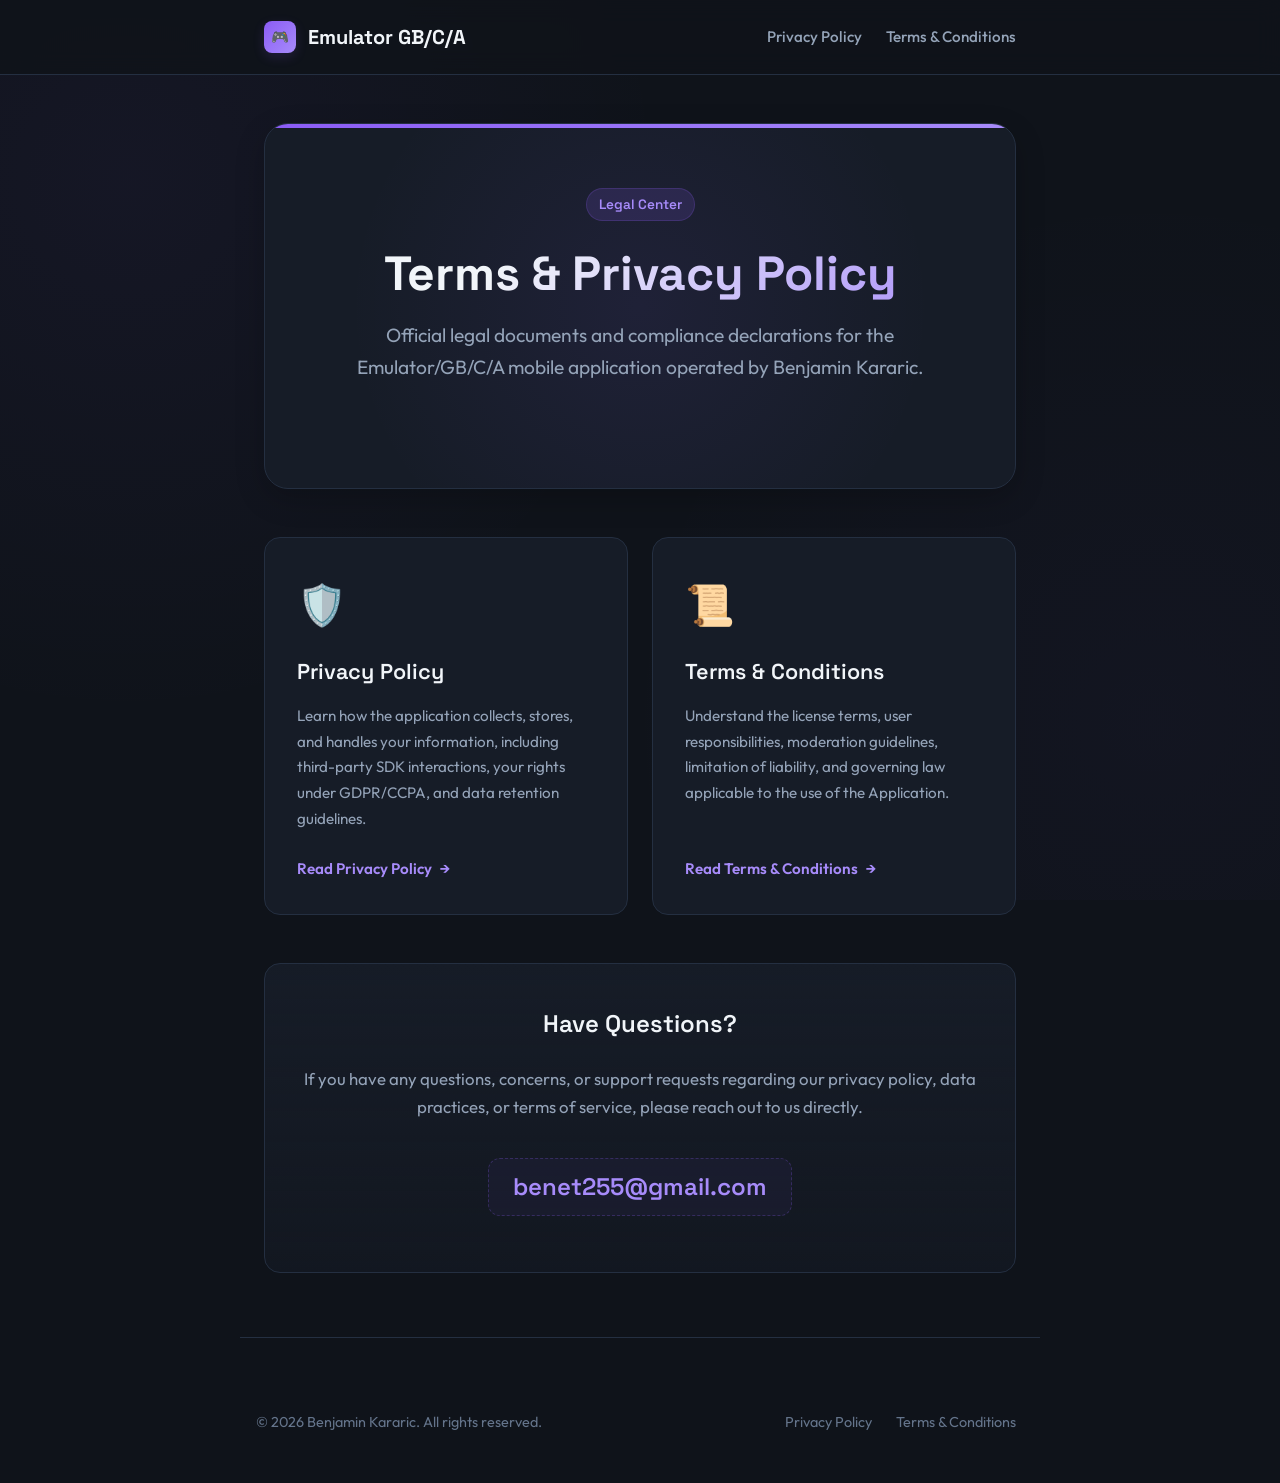
==== index.html @ e6fc2067 "first" ====
<!DOCTYPE html>
<html lang="en">
<head>
  <meta charset="UTF-8">
  <meta name="viewport" content="width=device-width, initial-scale=1.0">
  <title>Emulator GB/C/A - Terms & Policy</title>
  <link rel="stylesheet" href="style.css">
</head>
<body>

  <header>
    <div class="nav-container">
      <a href="index.html" class="logo">
        <span class="logo-icon">🎮</span>
        <span>Emulator GB/C/A</span>
      </a>
      <nav class="nav-links">
        <a href="policy.html">Privacy Policy</a>
        <a href="tos.html">Terms & Conditions</a>
      </nav>
    </div>
  </header>

  <main>
    <section class="hero">
      <span class="badge">Legal Center</span>
      <h1>Terms & Privacy Policy</h1>
      <p>Official legal documents and compliance declarations for the Emulator/GB/C/A mobile application operated by Benjamin Kararic.</p>
    </section>

    <section class="card-grid">
      <a href="policy.html" class="card">
        <span class="card-icon">🛡️</span>
        <h2>Privacy Policy</h2>
        <p>Learn how the application collects, stores, and handles your information, including third-party SDK interactions, your rights under GDPR/CCPA, and data retention guidelines.</p>
        <div class="card-link">
          <span>Read Privacy Policy</span>
          <span>&rarr;</span>
        </div>
      </a>

      <a href="tos.html" class="card">
        <span class="card-icon">📜</span>
        <h2>Terms & Conditions</h2>
        <p>Understand the license terms, user responsibilities, moderation guidelines, limitation of liability, and governing law applicable to the use of the Application.</p>
        <div class="card-link">
          <span>Read Terms & Conditions</span>
          <span>&rarr;</span>
        </div>
      </a>
    </section>

    <section class="contact-section">
      <h2>Have Questions?</h2>
      <p>If you have any questions, concerns, or support requests regarding our privacy policy, data practices, or terms of service, please reach out to us directly.</p>
      <a href="mailto:benet255@gmail.com" class="contact-email">benet255@gmail.com</a>
    </section>
  </main>

  <footer>
    <div class="footer-bottom">
      <p>&copy; 2026 Benjamin Kararic. All rights reserved.</p>
      <div class="footer-links">
        <a href="policy.html">Privacy Policy</a>
        <a href="tos.html">Terms & Conditions</a>
      </div>
    </div>
  </footer>

</body>
</html>
---- style.css ----
/* style.css - Clean, premium aesthetic for Emulator GBA/GBC/GB TOS & Policy */

@import url('https://fonts.googleapis.com/css2?family=Outfit:wght@300;400;500;600;700&family=Space+Grotesk:wght@400;500;600;700&display=swap');

:root {
  --bg-darker: #080b11;
  --bg-dark: #0f131a;
  --bg-card: #161c27;
  --accent: #8b5cf6; /* Vibrant violet/purple */
  --accent-glow: rgba(139, 92, 246, 0.15);
  --accent-light: #a78bfa;
  --text-main: #f1f5f9;
  --text-muted: #94a3b8;
  --text-dark: #64748b;
  --border: #242f41;
  --success: #10b981;
  
  --font-display: 'Space Grotesk', system-ui, -apple-system, sans-serif;
  --font-body: 'Outfit', system-ui, -apple-system, sans-serif;
  --container-width: 800px;
  --transition: all 0.3s cubic-bezier(0.4, 0, 0.2, 1);
}

* {
  box-sizing: border-box;
  margin: 0;
  padding: 0;
}

body {
  background-color: var(--bg-dark);
  color: var(--text-main);
  font-family: var(--font-body);
  line-height: 1.7;
  font-size: 1.05rem;
  padding-bottom: 2rem;
  overflow-x: hidden;
  background-image: 
    radial-gradient(circle at 10% 20%, rgba(139, 92, 246, 0.05) 0%, transparent 40%),
    radial-gradient(circle at 90% 80%, rgba(139, 92, 246, 0.03) 0%, transparent 40%);
  background-attachment: fixed;
}

/* Header & Navigation */
header {
  border-bottom: 1px solid var(--border);
  background: rgba(15, 19, 26, 0.8);
  backdrop-filter: blur(12px);
  position: sticky;
  top: 0;
  z-index: 100;
  transition: var(--transition);
}

.nav-container {
  max-width: var(--container-width);
  margin: 0 auto;
  padding: 1.25rem 1.5rem;
  display: flex;
  justify-content: space-between;
  align-items: center;
}

.logo {
  display: flex;
  align-items: center;
  gap: 0.75rem;
  text-decoration: none;
  font-family: var(--font-display);
  font-weight: 700;
  font-size: 1.25rem;
  color: var(--text-main);
  transition: var(--transition);
}

.logo-icon {
  width: 32px;
  height: 32px;
  background: linear-gradient(135deg, var(--accent), var(--accent-light));
  border-radius: 8px;
  display: flex;
  align-items: center;
  justify-content: center;
  font-weight: 800;
  font-size: 0.9rem;
  color: var(--bg-darker);
  box-shadow: 0 4px 12px var(--accent-glow);
}

.logo:hover {
  opacity: 0.95;
  transform: translateY(-1px);
}

.nav-links {
  display: flex;
  gap: 1.5rem;
}

.nav-links a {
  text-decoration: none;
  color: var(--text-muted);
  font-weight: 500;
  font-size: 0.95rem;
  transition: var(--transition);
  position: relative;
}

.nav-links a::after {
  content: '';
  position: absolute;
  bottom: -4px;
  left: 0;
  width: 0;
  height: 2px;
  background: var(--accent);
  transition: var(--transition);
}

.nav-links a:hover {
  color: var(--text-main);
}

.nav-links a:hover::after,
.nav-links a.active::after {
  width: 100%;
}

.nav-links a.active {
  color: var(--text-main);
}

/* Main Container */
main {
  max-width: var(--container-width);
  margin: 3rem auto;
  padding: 0 1.5rem;
}

/* Typography elements */
h1 {
  font-family: var(--font-display);
  font-size: 2.5rem;
  font-weight: 700;
  line-height: 1.2;
  margin-bottom: 1.5rem;
  background: linear-gradient(135deg, var(--text-main) 30%, var(--accent-light));
  -webkit-background-clip: text;
  -webkit-text-fill-color: transparent;
}

h2 {
  font-family: var(--font-display);
  font-size: 1.5rem;
  font-weight: 600;
  margin-top: 2.5rem;
  margin-bottom: 1rem;
  color: var(--text-main);
  border-bottom: 1px solid var(--border);
  padding-bottom: 0.5rem;
}

h3 {
  font-size: 1.15rem;
  font-weight: 600;
  margin-top: 1.75rem;
  margin-bottom: 0.75rem;
  color: var(--accent-light);
}

p {
  margin-bottom: 1.25rem;
  color: var(--text-muted);
}

strong {
  color: var(--text-main);
  font-weight: 600;
}

ul, ol {
  margin-bottom: 1.5rem;
  padding-left: 1.5rem;
  color: var(--text-muted);
}

li {
  margin-bottom: 0.5rem;
}

a {
  color: var(--accent-light);
  text-decoration: none;
  transition: var(--transition);
}

a:hover {
  color: var(--accent);
  text-decoration: underline;
}

.meta-date {
  font-size: 0.9rem;
  color: var(--text-dark);
  margin-top: -1rem;
  margin-bottom: 2rem;
  display: block;
}

/* Hero Section (Home page) */
.hero {
  text-align: center;
  padding: 4rem 1.5rem;
  background: radial-gradient(circle at center, rgba(139, 92, 246, 0.08) 0%, transparent 70%);
  border-radius: 24px;
  border: 1px solid var(--border);
  background-color: var(--bg-card);
  margin-bottom: 3rem;
  box-shadow: 0 10px 30px rgba(0, 0, 0, 0.2);
  position: relative;
  overflow: hidden;
}

.hero::before {
  content: '';
  position: absolute;
  top: 0;
  left: 0;
  right: 0;
  height: 4px;
  background: linear-gradient(90deg, var(--accent), var(--accent-light));
}

.hero h1 {
  font-size: 3rem;
  margin-bottom: 1rem;
}

.hero p {
  font-size: 1.2rem;
  max-width: 600px;
  margin: 0 auto 2.5rem auto;
}

.badge {
  display: inline-block;
  padding: 0.25rem 0.75rem;
  background: var(--accent-glow);
  color: var(--accent-light);
  border-radius: 20px;
  font-size: 0.85rem;
  font-weight: 600;
  margin-bottom: 1.5rem;
  border: 1px solid rgba(139, 92, 246, 0.2);
  font-family: var(--font-display);
}

/* Card Grid for index page links */
.card-grid {
  display: grid;
  grid-template-columns: 1fr 1fr;
  gap: 1.5rem;
  margin-bottom: 3rem;
}

@media (max-width: 640px) {
  .card-grid {
    grid-template-columns: 1fr;
  }
}

.card {
  background: var(--bg-card);
  border: 1px solid var(--border);
  border-radius: 16px;
  padding: 2rem;
  text-decoration: none;
  transition: var(--transition);
  display: flex;
  flex-direction: column;
  height: 100%;
}

.card:hover {
  transform: translateY(-4px);
  border-color: var(--accent);
  box-shadow: 0 8px 24px rgba(139, 92, 246, 0.1);
}

.card-icon {
  font-size: 2.5rem;
  margin-bottom: 1rem;
  display: block;
}

.card h2 {
  font-size: 1.35rem;
  margin-top: 0;
  margin-bottom: 0.75rem;
  border: none;
  padding: 0;
}

.card p {
  font-size: 0.95rem;
  color: var(--text-muted);
  flex-grow: 1;
  margin-bottom: 1.5rem;
}

.card-link {
  color: var(--accent-light);
  font-weight: 600;
  font-size: 0.95rem;
  display: flex;
  align-items: center;
  gap: 0.5rem;
}

.card:hover .card-link {
  color: var(--accent);
}

/* Legal text formatting container */
.legal-content {
  background: var(--bg-card);
  border: 1px solid var(--border);
  border-radius: 20px;
  padding: 2.5rem;
  box-shadow: 0 4px 20px rgba(0, 0, 0, 0.15);
}

@media (max-width: 640px) {
  .legal-content {
    padding: 1.5rem;
  }
}

/* Contacts/Footer section */
footer {
  max-width: var(--container-width);
  margin: 4rem auto 0 auto;
  padding: 2.5rem 1.5rem 1rem 1rem;
  border-top: 1px solid var(--border);
  text-align: center;
}

.contact-section {
  background: linear-gradient(180deg, var(--bg-card) 0%, rgba(22, 28, 39, 0.5) 100%);
  border: 1px solid var(--border);
  border-radius: 16px;
  padding: 2.5rem 2rem;
  margin-bottom: 3rem;
  text-align: center;
}

.contact-section h2 {
  border: none;
  margin-top: 0;
  margin-bottom: 0.75rem;
}

.contact-email {
  display: inline-block;
  font-family: var(--font-display);
  font-size: 1.5rem;
  font-weight: 600;
  color: var(--accent-light);
  margin: 1rem 0;
  padding: 0.5rem 1.5rem;
  background: rgba(139, 92, 246, 0.05);
  border-radius: 12px;
  border: 1px dashed rgba(139, 92, 246, 0.25);
  text-decoration: none;
  transition: var(--transition);
}

.contact-email:hover {
  color: var(--text-main);
  background: var(--accent);
  border-style: solid;
  border-color: var(--accent);
  box-shadow: 0 4px 15px var(--accent-glow);
  text-decoration: none;
}

.footer-bottom {
  display: flex;
  justify-content: space-between;
  align-items: center;
  flex-wrap: wrap;
  gap: 1rem;
  font-size: 0.9rem;
  color: var(--text-dark);
  margin-top: 2rem;
}

.footer-bottom p {
  margin: 0;
  color: var(--text-dark);
}

.footer-links {
  display: flex;
  gap: 1.5rem;
}

.footer-links a {
  color: var(--text-dark);
  text-decoration: none;
  transition: var(--transition);
}

.footer-links a:hover {
  color: var(--text-muted);
}
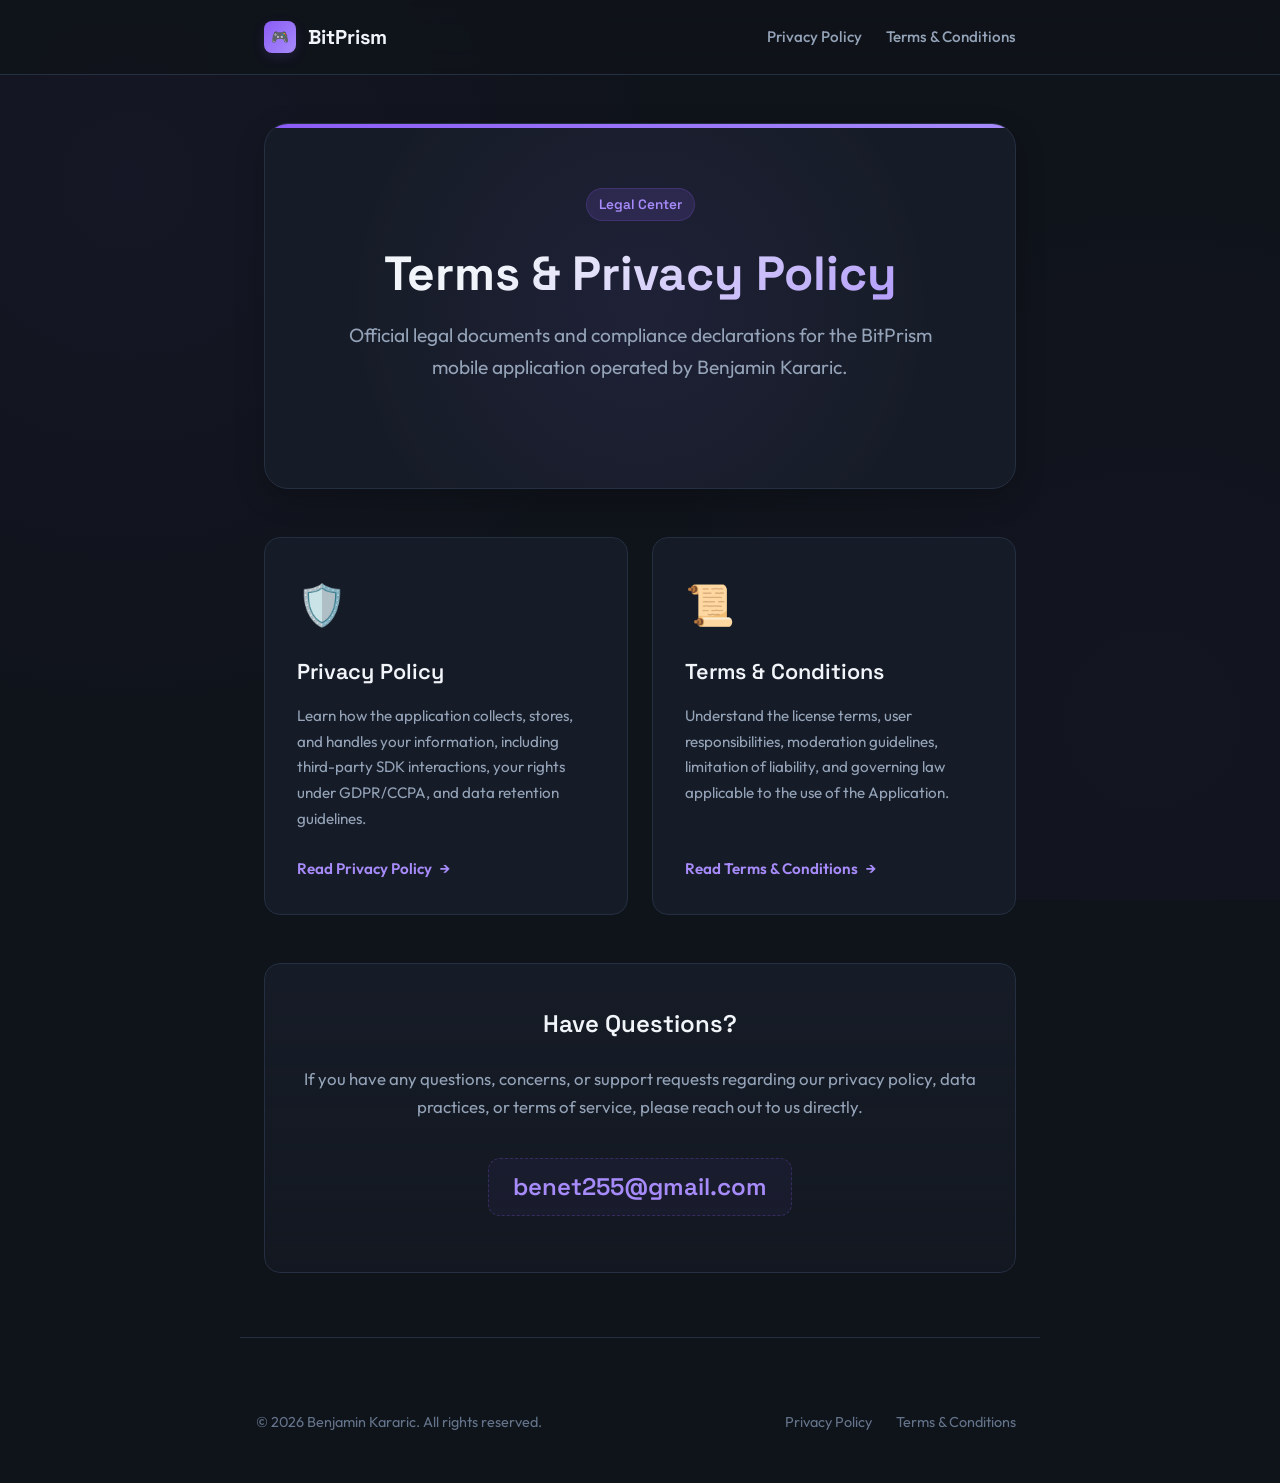
==== commit 90e77ff0: "namechanging" ====
--- a/index.html
+++ b/index.html
@@ -3,7 +3,7 @@
 <head>
   <meta charset="UTF-8">
   <meta name="viewport" content="width=device-width, initial-scale=1.0">
-  <title>Emulator GB/C/A - Terms & Policy</title>
+  <title>BitPrism - Terms & Policy</title>
   <link rel="stylesheet" href="style.css">
 </head>
 <body>
@@ -12,7 +12,7 @@
     <div class="nav-container">
       <a href="index.html" class="logo">
         <span class="logo-icon">🎮</span>
-        <span>Emulator GB/C/A</span>
+        <span>BitPrism</span>
       </a>
       <nav class="nav-links">
         <a href="policy.html">Privacy Policy</a>
@@ -25,7 +25,7 @@
     <section class="hero">
       <span class="badge">Legal Center</span>
       <h1>Terms & Privacy Policy</h1>
-      <p>Official legal documents and compliance declarations for the Emulator/GB/C/A mobile application operated by Benjamin Kararic.</p>
+      <p>Official legal documents and compliance declarations for the BitPrism mobile application operated by Benjamin Kararic.</p>
     </section>
 
     <section class="card-grid">
